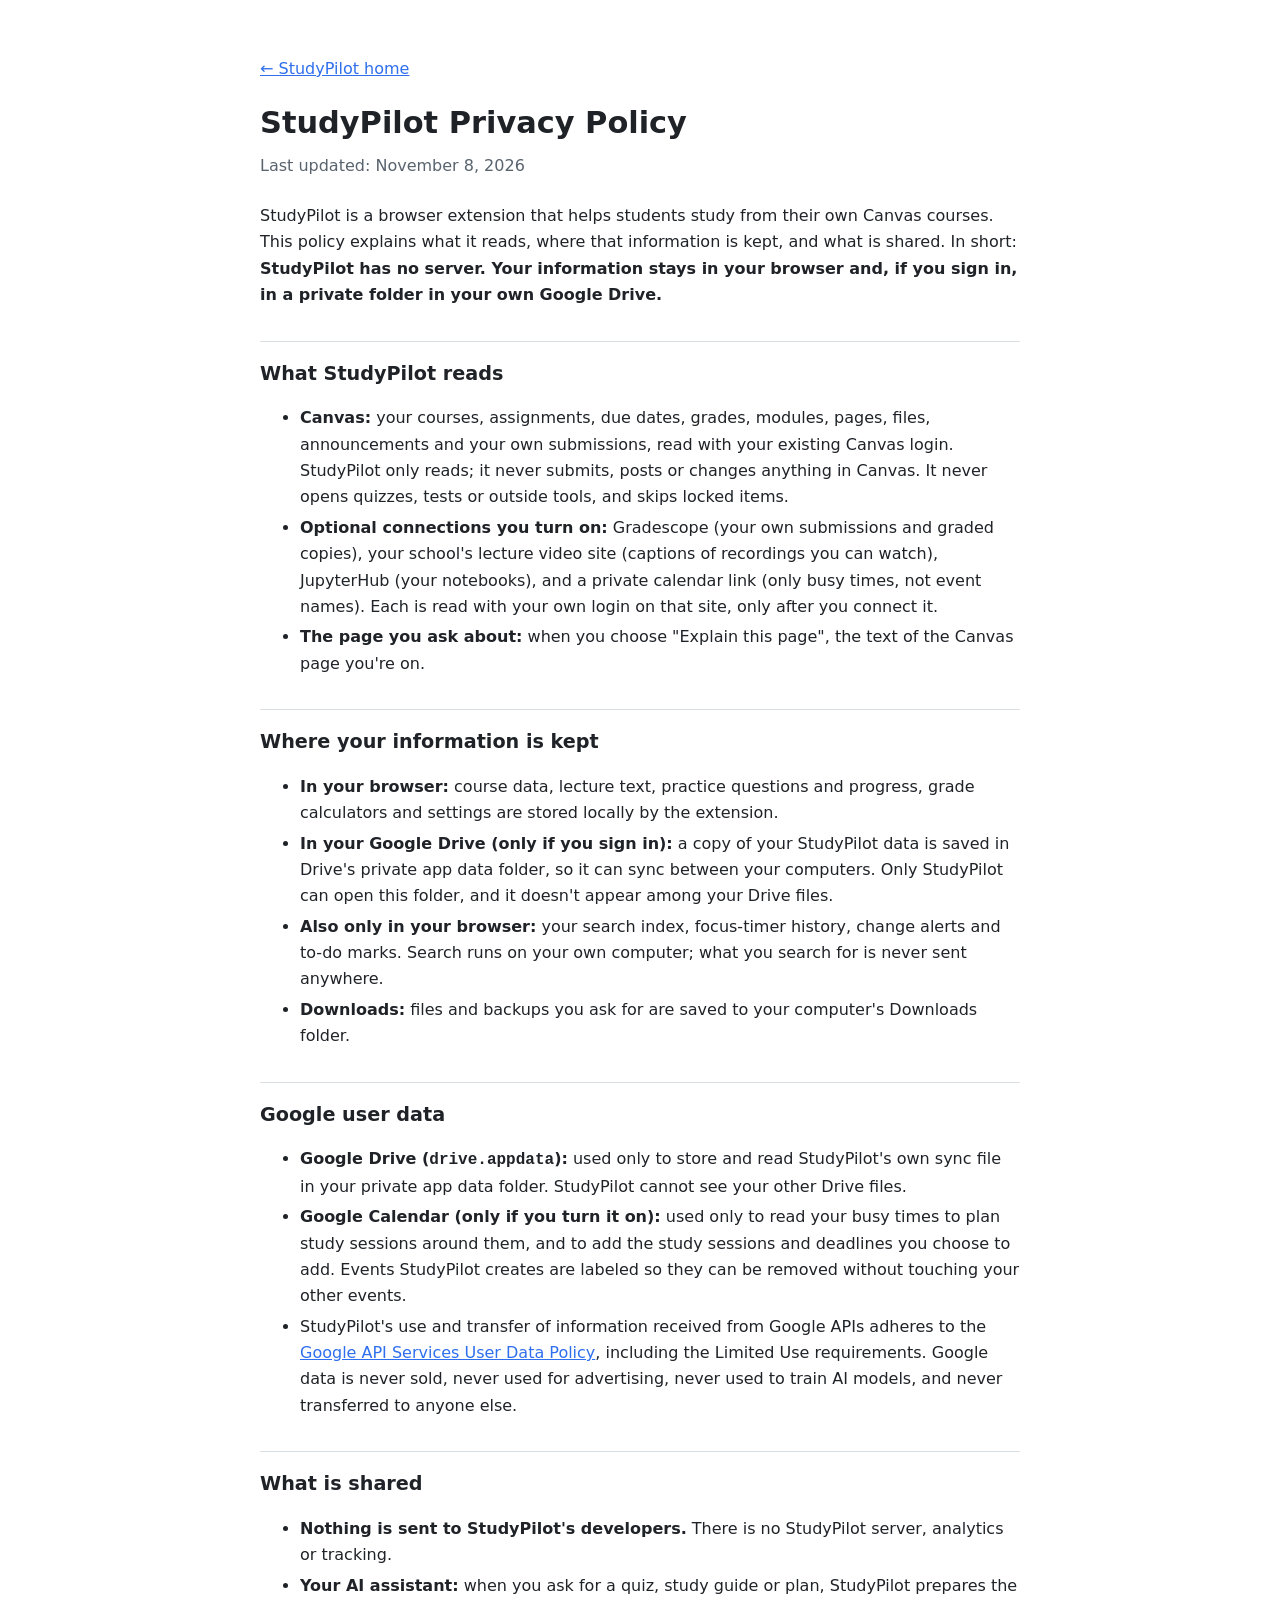
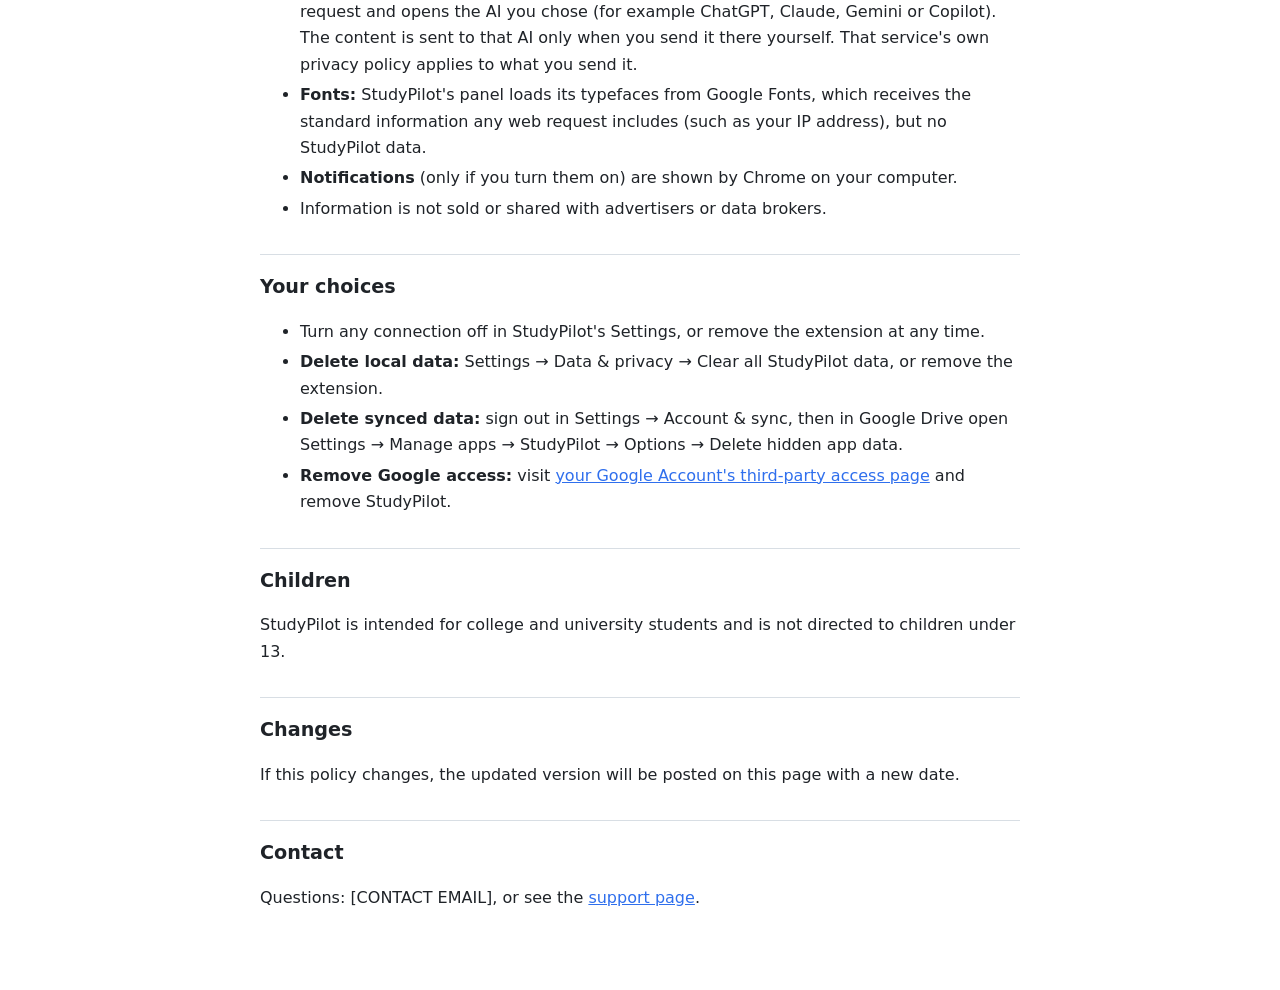
==== docs/privacy.html @ a777fe1e "Add files via upload" ====
<!doctype html>
<html lang="en">
<head>
<meta charset="utf-8">
<meta name="viewport" content="width=device-width, initial-scale=1">
<title>StudyPilot Privacy Policy</title>
<style>
  :root { --bg: #ffffff; --ink: #1f2328; --muted: #59636e; --line: #d8dee4; --accent: #2f6fed; }
  @media (prefers-color-scheme: dark) { :root { --bg: #111418; --ink: #e8eaed; --muted: #a2a9b3; --line: #2c3138; --accent: #7aa7ff; } }
  body { margin: 0; background: var(--bg); color: var(--ink); font: 16px/1.65 system-ui, -apple-system, "Segoe UI", sans-serif; }
  main { max-width: 760px; margin: 0 auto; padding: 40px 16px 64px; }
  h1 { font-size: 1.9em; margin: 0 0 4px; } h2 { font-size: 1.2em; margin: 32px 0 8px; padding-top: 16px; border-top: 1px solid var(--line); }
  .meta { color: var(--muted); margin: 0 0 24px; } a { color: var(--accent); } li { margin: 4px 0; }
</style>
</head>
<body>
<main>
<p><a href="./">&larr; StudyPilot home</a></p>
<h1>StudyPilot Privacy Policy</h1>
<p class="meta">Last updated: November 8, 2026</p>

<p>StudyPilot is a browser extension that helps students study from their own Canvas courses. This policy explains what it reads, where that information is kept, and what is shared. In short: <b>StudyPilot has no server. Your information stays in your browser and, if you sign in, in a private folder in your own Google Drive.</b></p>

<h2>What StudyPilot reads</h2>
<ul>
  <li><b>Canvas:</b> your courses, assignments, due dates, grades, modules, pages, files, announcements and your own submissions, read with your existing Canvas login. StudyPilot only reads; it never submits, posts or changes anything in Canvas. It never opens quizzes, tests or outside tools, and skips locked items.</li>
  <li><b>Optional connections you turn on:</b> Gradescope (your own submissions and graded copies), your school's lecture video site (captions of recordings you can watch), JupyterHub (your notebooks), and a private calendar link (only busy times, not event names). Each is read with your own login on that site, only after you connect it.</li>
  <li><b>The page you ask about:</b> when you choose "Explain this page", the text of the Canvas page you're on.</li>
</ul>

<h2>Where your information is kept</h2>
<ul>
  <li><b>In your browser:</b> course data, lecture text, practice questions and progress, grade calculators and settings are stored locally by the extension.</li>
  <li><b>In your Google Drive (only if you sign in):</b> a copy of your StudyPilot data is saved in Drive's private app data folder, so it can sync between your computers. Only StudyPilot can open this folder, and it doesn't appear among your Drive files.</li>
  <li><b>Also only in your browser:</b> your search index, focus-timer history, change alerts and to-do marks. Search runs on your own computer; what you search for is never sent anywhere.</li>
  <li><b>Downloads:</b> files and backups you ask for are saved to your computer's Downloads folder.</li>
</ul>

<h2>Google user data</h2>
<ul>
  <li><b>Google Drive (<code>drive.appdata</code>):</b> used only to store and read StudyPilot's own sync file in your private app data folder. StudyPilot cannot see your other Drive files.</li>
  <li><b>Google Calendar (only if you turn it on):</b> used only to read your busy times to plan study sessions around them, and to add the study sessions and deadlines you choose to add. Events StudyPilot creates are labeled so they can be removed without touching your other events.</li>
  <li>StudyPilot's use and transfer of information received from Google APIs adheres to the <a href="https://developers.google.com/terms/api-services-user-data-policy">Google API Services User Data Policy</a>, including the Limited Use requirements. Google data is never sold, never used for advertising, never used to train AI models, and never transferred to anyone else.</li>
</ul>

<h2>What is shared</h2>
<ul>
  <li><b>Nothing is sent to StudyPilot's developers.</b> There is no StudyPilot server, analytics or tracking.</li>
  <li><b>Your AI assistant:</b> when you ask for a quiz, study guide or plan, StudyPilot prepares the request and opens the AI you chose (for example ChatGPT, Claude, Gemini or Copilot). The content is sent to that AI only when you send it there yourself. That service's own privacy policy applies to what you send it.</li>
  <li><b>Fonts:</b> StudyPilot's panel loads its typefaces from Google Fonts, which receives the standard information any web request includes (such as your IP address), but no StudyPilot data.</li>
  <li><b>Notifications</b> (only if you turn them on) are shown by Chrome on your computer.</li>
  <li>Information is not sold or shared with advertisers or data brokers.</li>
</ul>

<h2>Your choices</h2>
<ul>
  <li>Turn any connection off in StudyPilot's Settings, or remove the extension at any time.</li>
  <li><b>Delete local data:</b> Settings → Data &amp; privacy → Clear all StudyPilot data, or remove the extension.</li>
  <li><b>Delete synced data:</b> sign out in Settings → Account &amp; sync, then in Google Drive open Settings → Manage apps → StudyPilot → Options → Delete hidden app data.</li>
  <li><b>Remove Google access:</b> visit <a href="https://myaccount.google.com/permissions">your Google Account's third-party access page</a> and remove StudyPilot.</li>
</ul>

<h2>Children</h2>
<p>StudyPilot is intended for college and university students and is not directed to children under 13.</p>

<h2>Changes</h2>
<p>If this policy changes, the updated version will be posted on this page with a new date.</p>

<h2>Contact</h2>
<p>Questions: [CONTACT EMAIL], or see the <a href="support.html">support page</a>.</p>
</main>
</body>
</html>
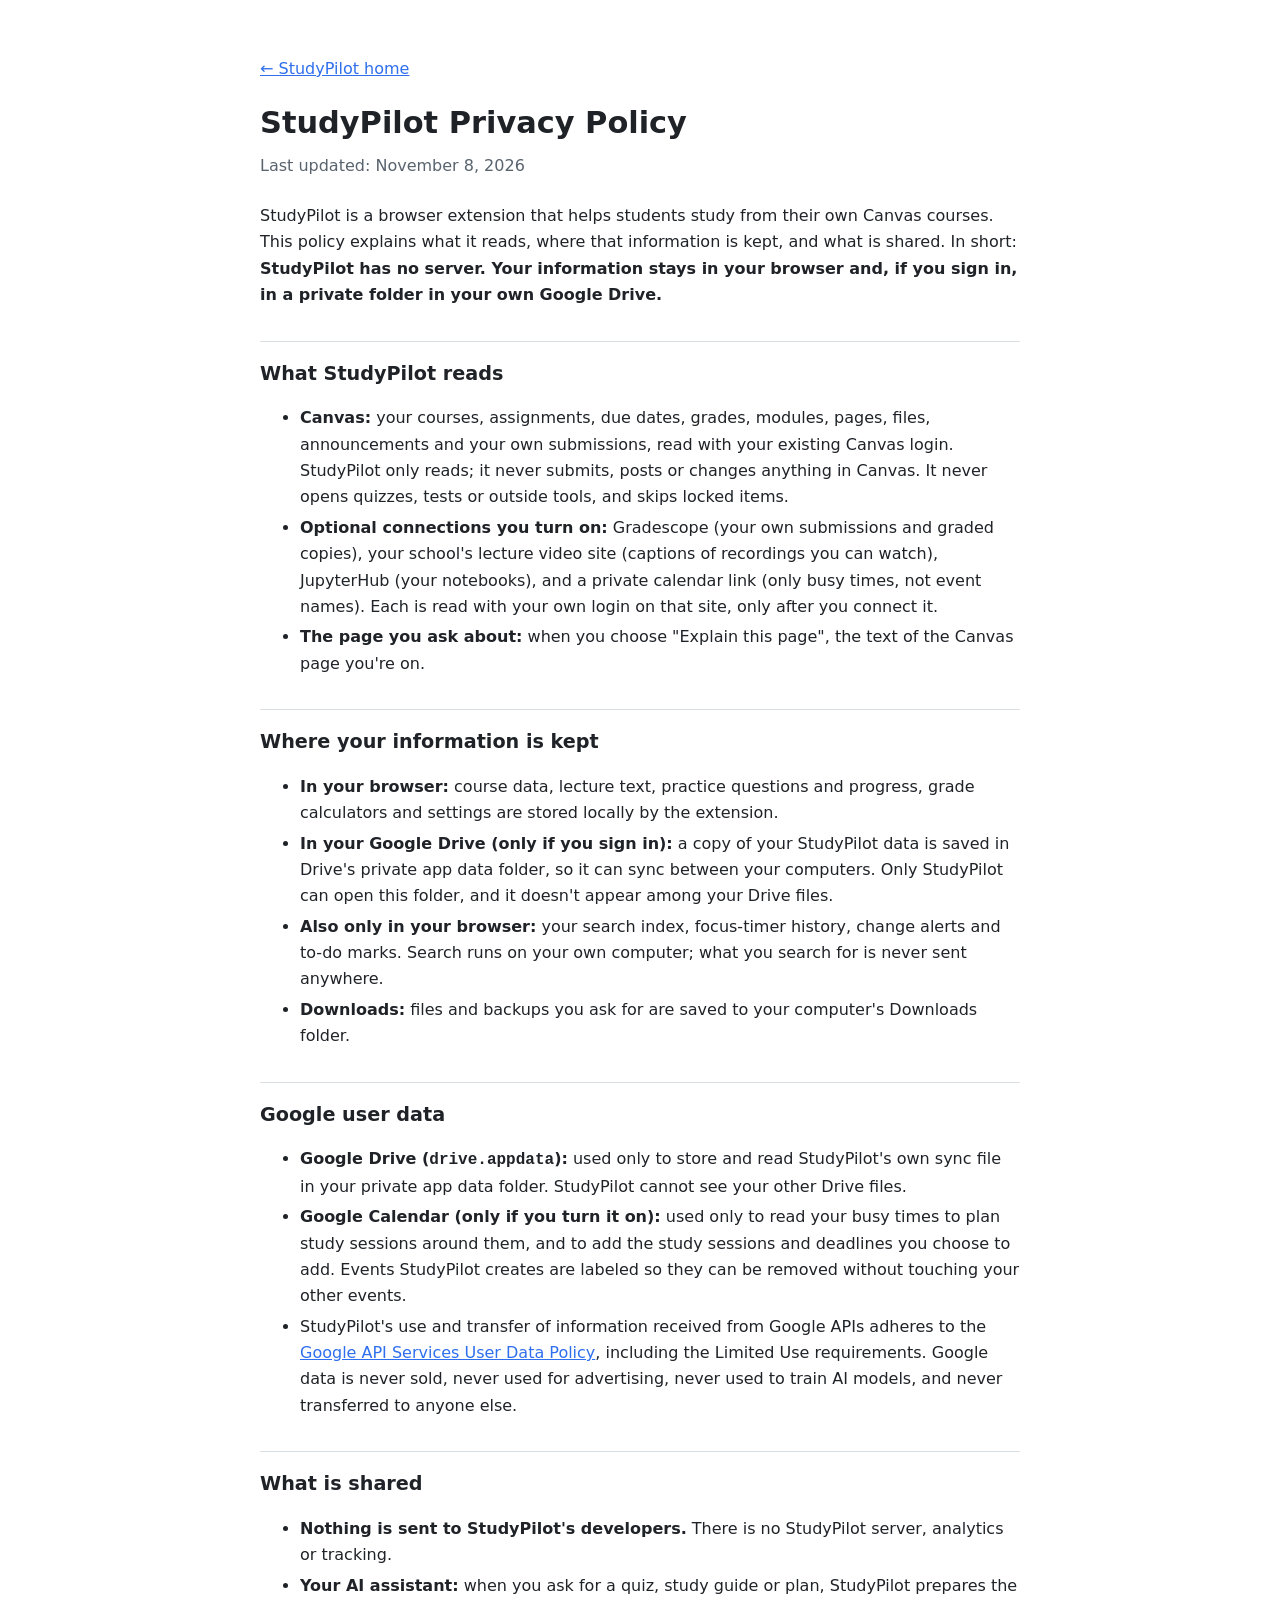
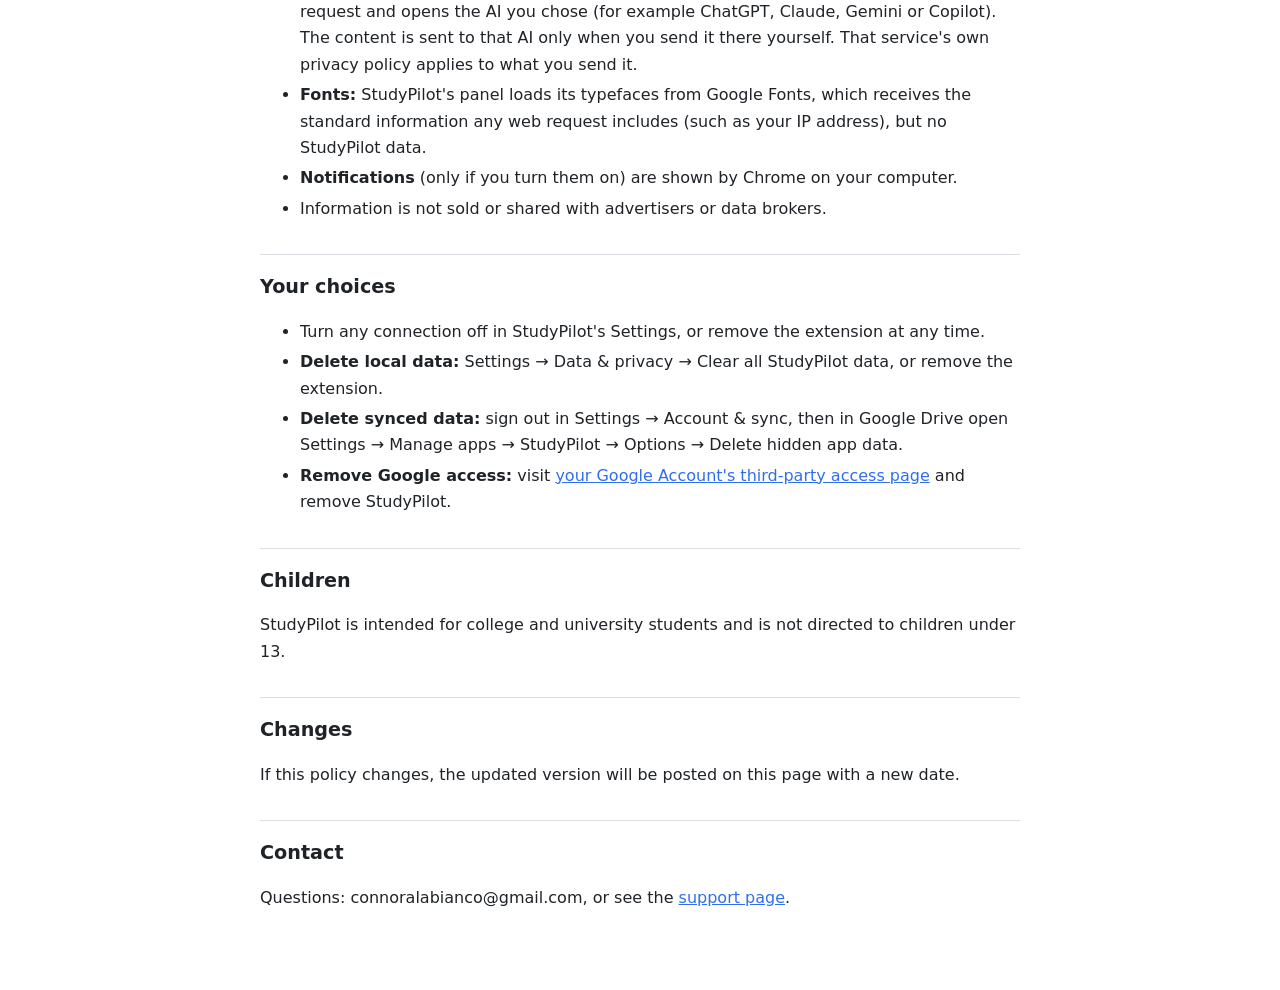
==== commit 36477ad4: "Update contact email in privacy policy" ====
--- a/docs/privacy.html
+++ b/docs/privacy.html
@@ -67,7 +67,7 @@
 <p>If this policy changes, the updated version will be posted on this page with a new date.</p>
 
 <h2>Contact</h2>
-<p>Questions: [CONTACT EMAIL], or see the <a href="support.html">support page</a>.</p>
+<p>Questions: connoralabianco@gmail.com, or see the <a href="support.html">support page</a>.</p>
 </main>
 </body>
 </html>
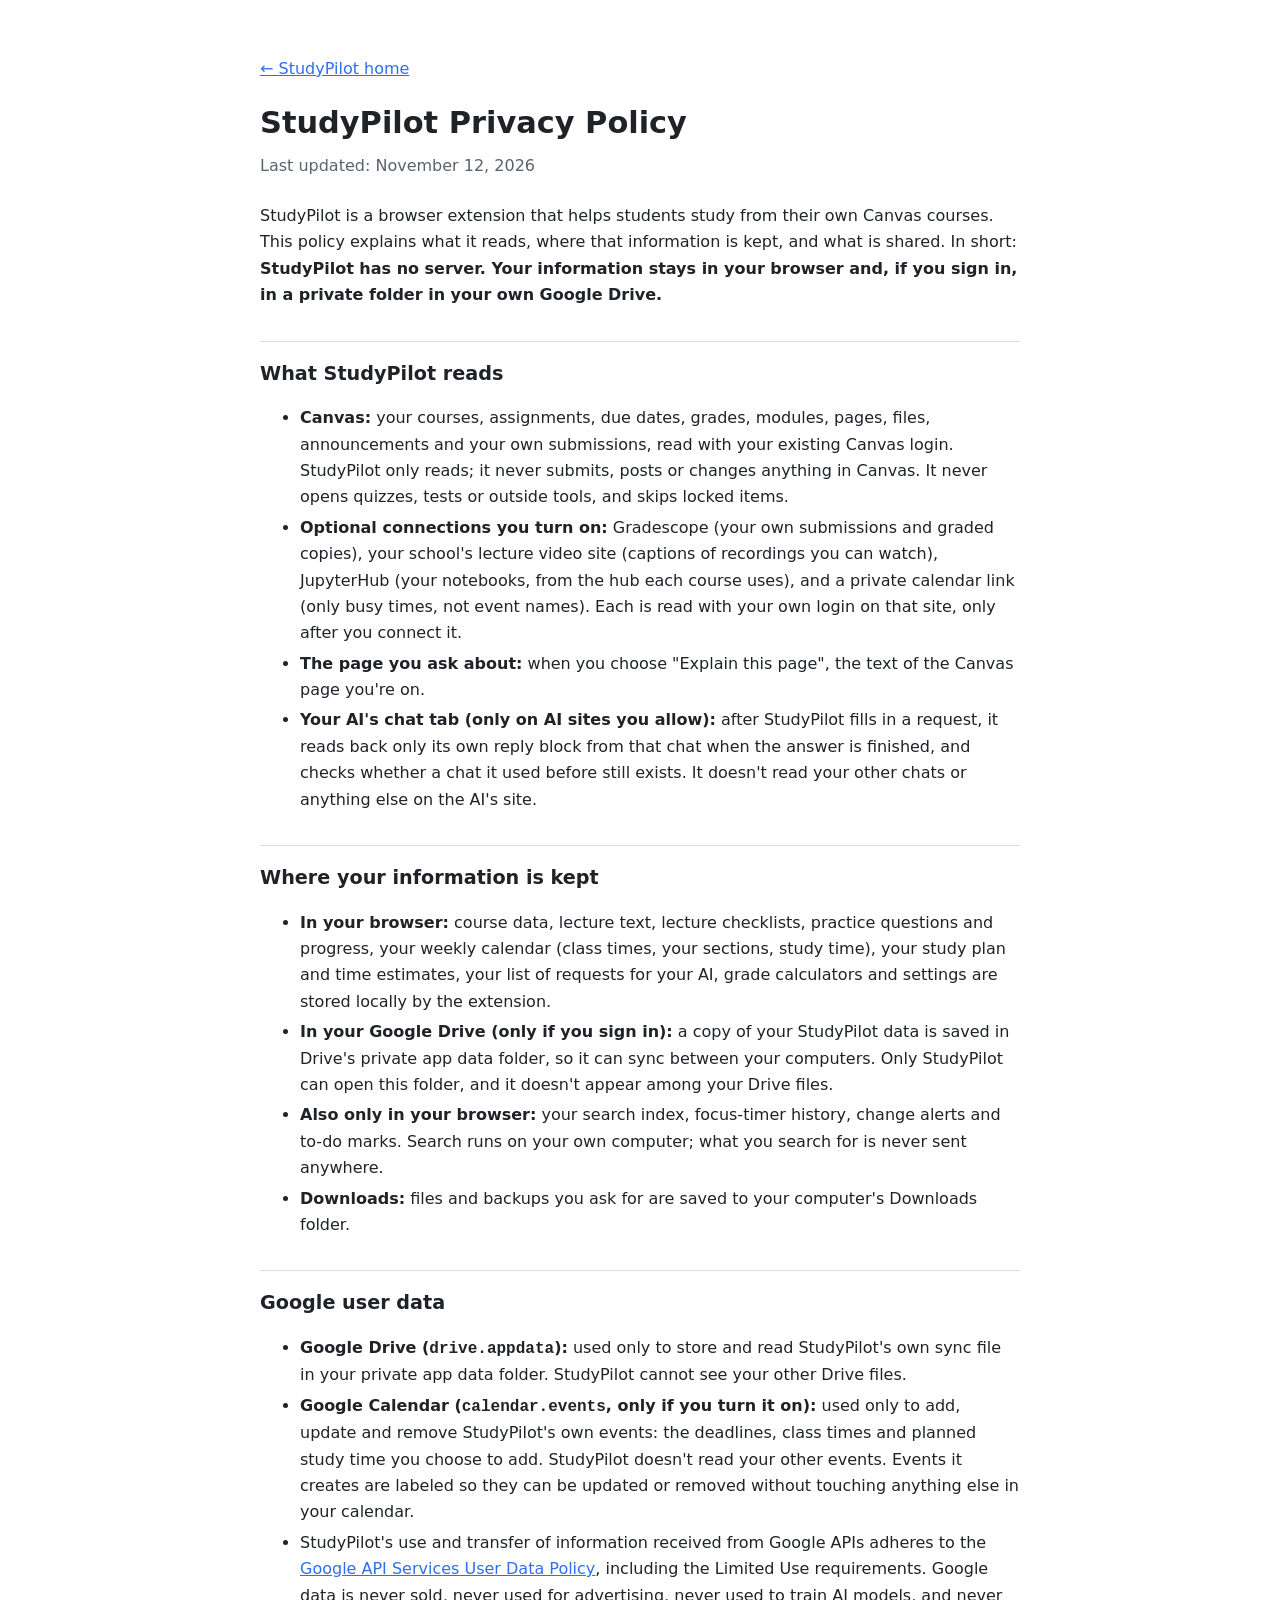
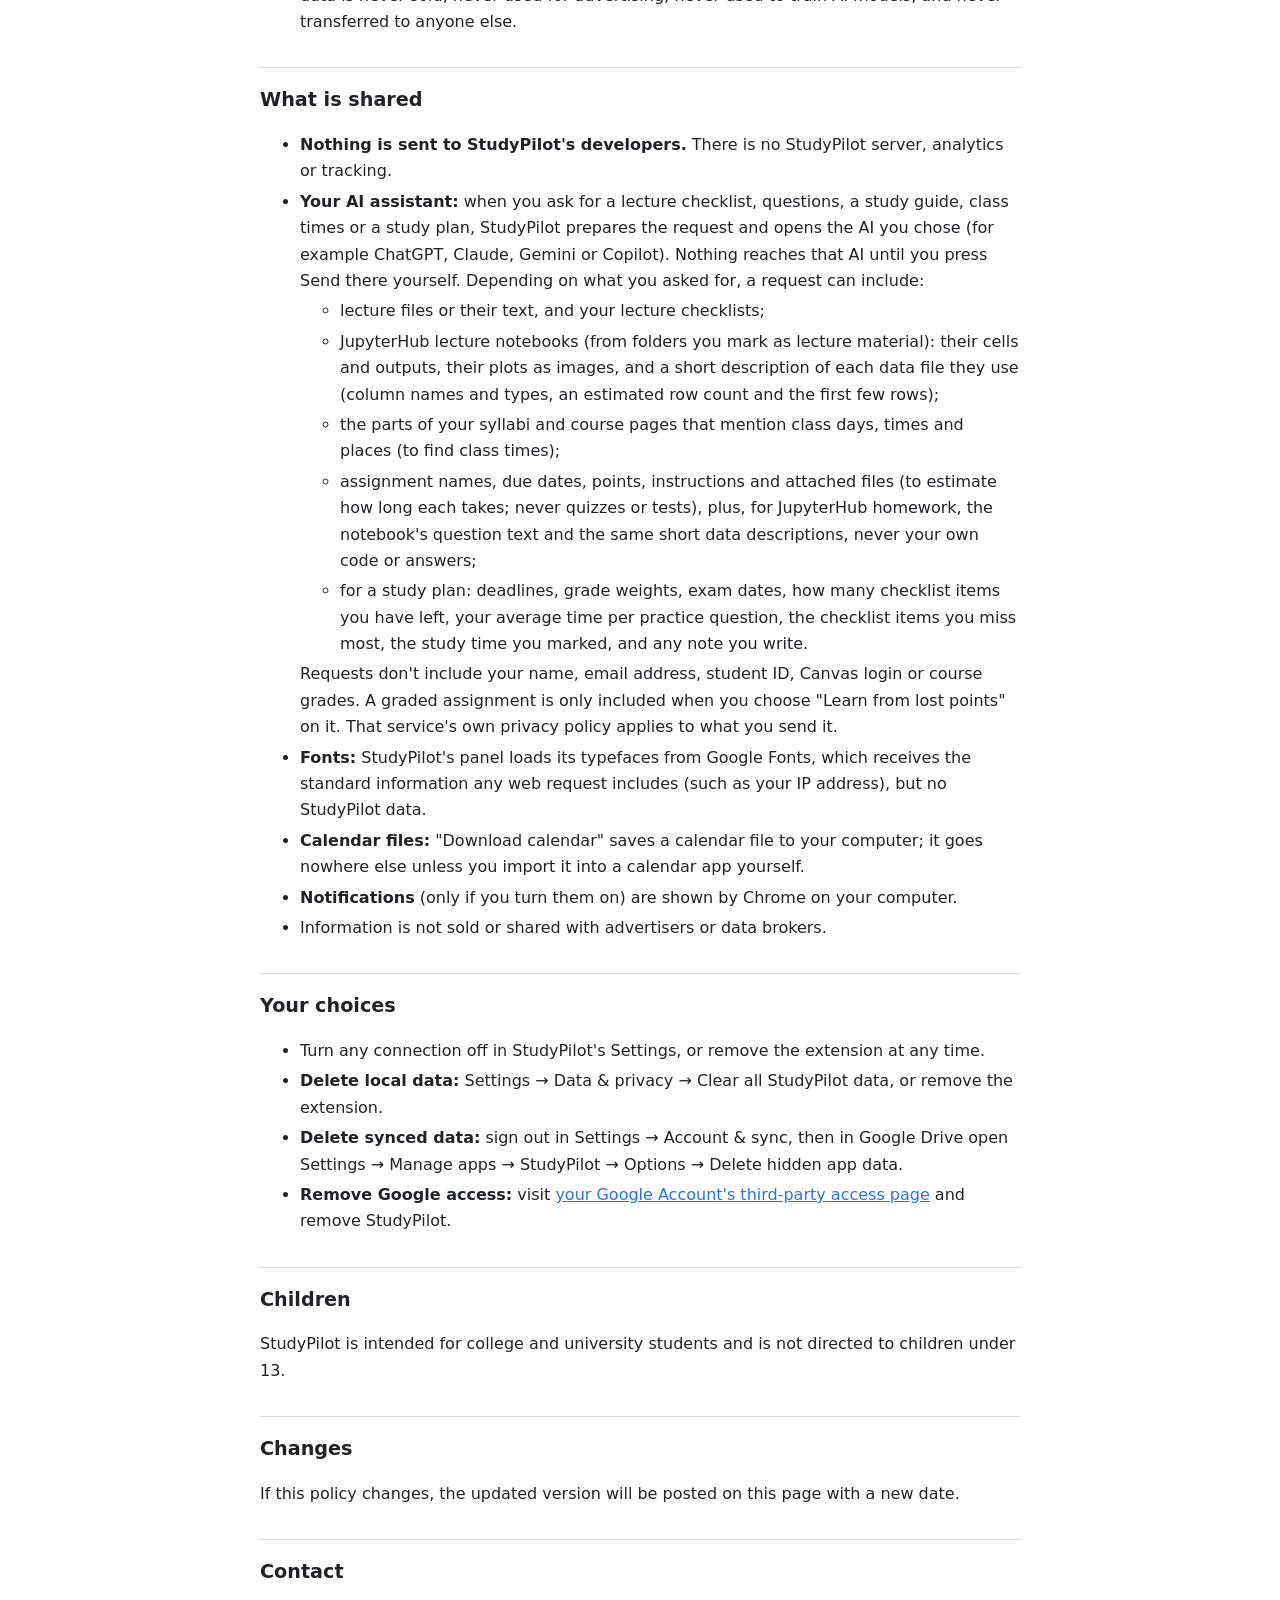
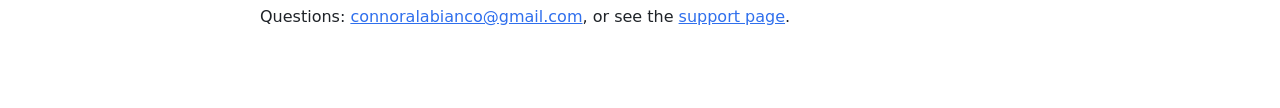
==== commit ea7c1a9c: "Add files via upload" ====
--- a/docs/privacy.html
+++ b/docs/privacy.html
@@ -17,20 +17,21 @@
 <main>
 <p><a href="./">&larr; StudyPilot home</a></p>
 <h1>StudyPilot Privacy Policy</h1>
-<p class="meta">Last updated: November 8, 2026</p>
+<p class="meta">Last updated: November 12, 2026</p>
 
 <p>StudyPilot is a browser extension that helps students study from their own Canvas courses. This policy explains what it reads, where that information is kept, and what is shared. In short: <b>StudyPilot has no server. Your information stays in your browser and, if you sign in, in a private folder in your own Google Drive.</b></p>
 
 <h2>What StudyPilot reads</h2>
 <ul>
   <li><b>Canvas:</b> your courses, assignments, due dates, grades, modules, pages, files, announcements and your own submissions, read with your existing Canvas login. StudyPilot only reads; it never submits, posts or changes anything in Canvas. It never opens quizzes, tests or outside tools, and skips locked items.</li>
-  <li><b>Optional connections you turn on:</b> Gradescope (your own submissions and graded copies), your school's lecture video site (captions of recordings you can watch), JupyterHub (your notebooks), and a private calendar link (only busy times, not event names). Each is read with your own login on that site, only after you connect it.</li>
+  <li><b>Optional connections you turn on:</b> Gradescope (your own submissions and graded copies), your school's lecture video site (captions of recordings you can watch), JupyterHub (your notebooks, from the hub each course uses), and a private calendar link (only busy times, not event names). Each is read with your own login on that site, only after you connect it.</li>
   <li><b>The page you ask about:</b> when you choose "Explain this page", the text of the Canvas page you're on.</li>
+  <li><b>Your AI's chat tab (only on AI sites you allow):</b> after StudyPilot fills in a request, it reads back only its own reply block from that chat when the answer is finished, and checks whether a chat it used before still exists. It doesn't read your other chats or anything else on the AI's site.</li>
 </ul>
 
 <h2>Where your information is kept</h2>
 <ul>
-  <li><b>In your browser:</b> course data, lecture text, practice questions and progress, grade calculators and settings are stored locally by the extension.</li>
+  <li><b>In your browser:</b> course data, lecture text, lecture checklists, practice questions and progress, your weekly calendar (class times, your sections, study time), your study plan and time estimates, your list of requests for your AI, grade calculators and settings are stored locally by the extension.</li>
   <li><b>In your Google Drive (only if you sign in):</b> a copy of your StudyPilot data is saved in Drive's private app data folder, so it can sync between your computers. Only StudyPilot can open this folder, and it doesn't appear among your Drive files.</li>
   <li><b>Also only in your browser:</b> your search index, focus-timer history, change alerts and to-do marks. Search runs on your own computer; what you search for is never sent anywhere.</li>
   <li><b>Downloads:</b> files and backups you ask for are saved to your computer's Downloads folder.</li>
@@ -39,15 +40,24 @@
 <h2>Google user data</h2>
 <ul>
   <li><b>Google Drive (<code>drive.appdata</code>):</b> used only to store and read StudyPilot's own sync file in your private app data folder. StudyPilot cannot see your other Drive files.</li>
-  <li><b>Google Calendar (only if you turn it on):</b> used only to read your busy times to plan study sessions around them, and to add the study sessions and deadlines you choose to add. Events StudyPilot creates are labeled so they can be removed without touching your other events.</li>
+  <li><b>Google Calendar (<code>calendar.events</code>, only if you turn it on):</b> used only to add, update and remove StudyPilot's own events: the deadlines, class times and planned study time you choose to add. StudyPilot doesn't read your other events. Events it creates are labeled so they can be updated or removed without touching anything else in your calendar.</li>
   <li>StudyPilot's use and transfer of information received from Google APIs adheres to the <a href="https://developers.google.com/terms/api-services-user-data-policy">Google API Services User Data Policy</a>, including the Limited Use requirements. Google data is never sold, never used for advertising, never used to train AI models, and never transferred to anyone else.</li>
 </ul>
 
 <h2>What is shared</h2>
 <ul>
   <li><b>Nothing is sent to StudyPilot's developers.</b> There is no StudyPilot server, analytics or tracking.</li>
-  <li><b>Your AI assistant:</b> when you ask for a quiz, study guide or plan, StudyPilot prepares the request and opens the AI you chose (for example ChatGPT, Claude, Gemini or Copilot). The content is sent to that AI only when you send it there yourself. That service's own privacy policy applies to what you send it.</li>
+  <li><b>Your AI assistant:</b> when you ask for a lecture checklist, questions, a study guide, class times or a study plan, StudyPilot prepares the request and opens the AI you chose (for example ChatGPT, Claude, Gemini or Copilot). Nothing reaches that AI until you press Send there yourself. Depending on what you asked for, a request can include:
+    <ul>
+      <li>lecture files or their text, and your lecture checklists;</li>
+      <li>JupyterHub lecture notebooks (from folders you mark as lecture material): their cells and outputs, their plots as images, and a short description of each data file they use (column names and types, an estimated row count and the first few rows);</li>
+      <li>the parts of your syllabi and course pages that mention class days, times and places (to find class times);</li>
+      <li>assignment names, due dates, points, instructions and attached files (to estimate how long each takes; never quizzes or tests), plus, for JupyterHub homework, the notebook's question text and the same short data descriptions, never your own code or answers;</li>
+      <li>for a study plan: deadlines, grade weights, exam dates, how many checklist items you have left, your average time per practice question, the checklist items you miss most, the study time you marked, and any note you write.</li>
+    </ul>
+    Requests don't include your name, email address, student ID, Canvas login or course grades. A graded assignment is only included when you choose "Learn from lost points" on it. That service's own privacy policy applies to what you send it.</li>
   <li><b>Fonts:</b> StudyPilot's panel loads its typefaces from Google Fonts, which receives the standard information any web request includes (such as your IP address), but no StudyPilot data.</li>
+  <li><b>Calendar files:</b> "Download calendar" saves a calendar file to your computer; it goes nowhere else unless you import it into a calendar app yourself.</li>
   <li><b>Notifications</b> (only if you turn them on) are shown by Chrome on your computer.</li>
   <li>Information is not sold or shared with advertisers or data brokers.</li>
 </ul>
@@ -67,7 +77,7 @@
 <p>If this policy changes, the updated version will be posted on this page with a new date.</p>
 
 <h2>Contact</h2>
-<p>Questions: connoralabianco@gmail.com, or see the <a href="support.html">support page</a>.</p>
+<p>Questions: <a href="mailto:connoralabianco@gmail.com">connoralabianco@gmail.com</a>, or see the <a href="support.html">support page</a>.</p>
 </main>
 </body>
 </html>
